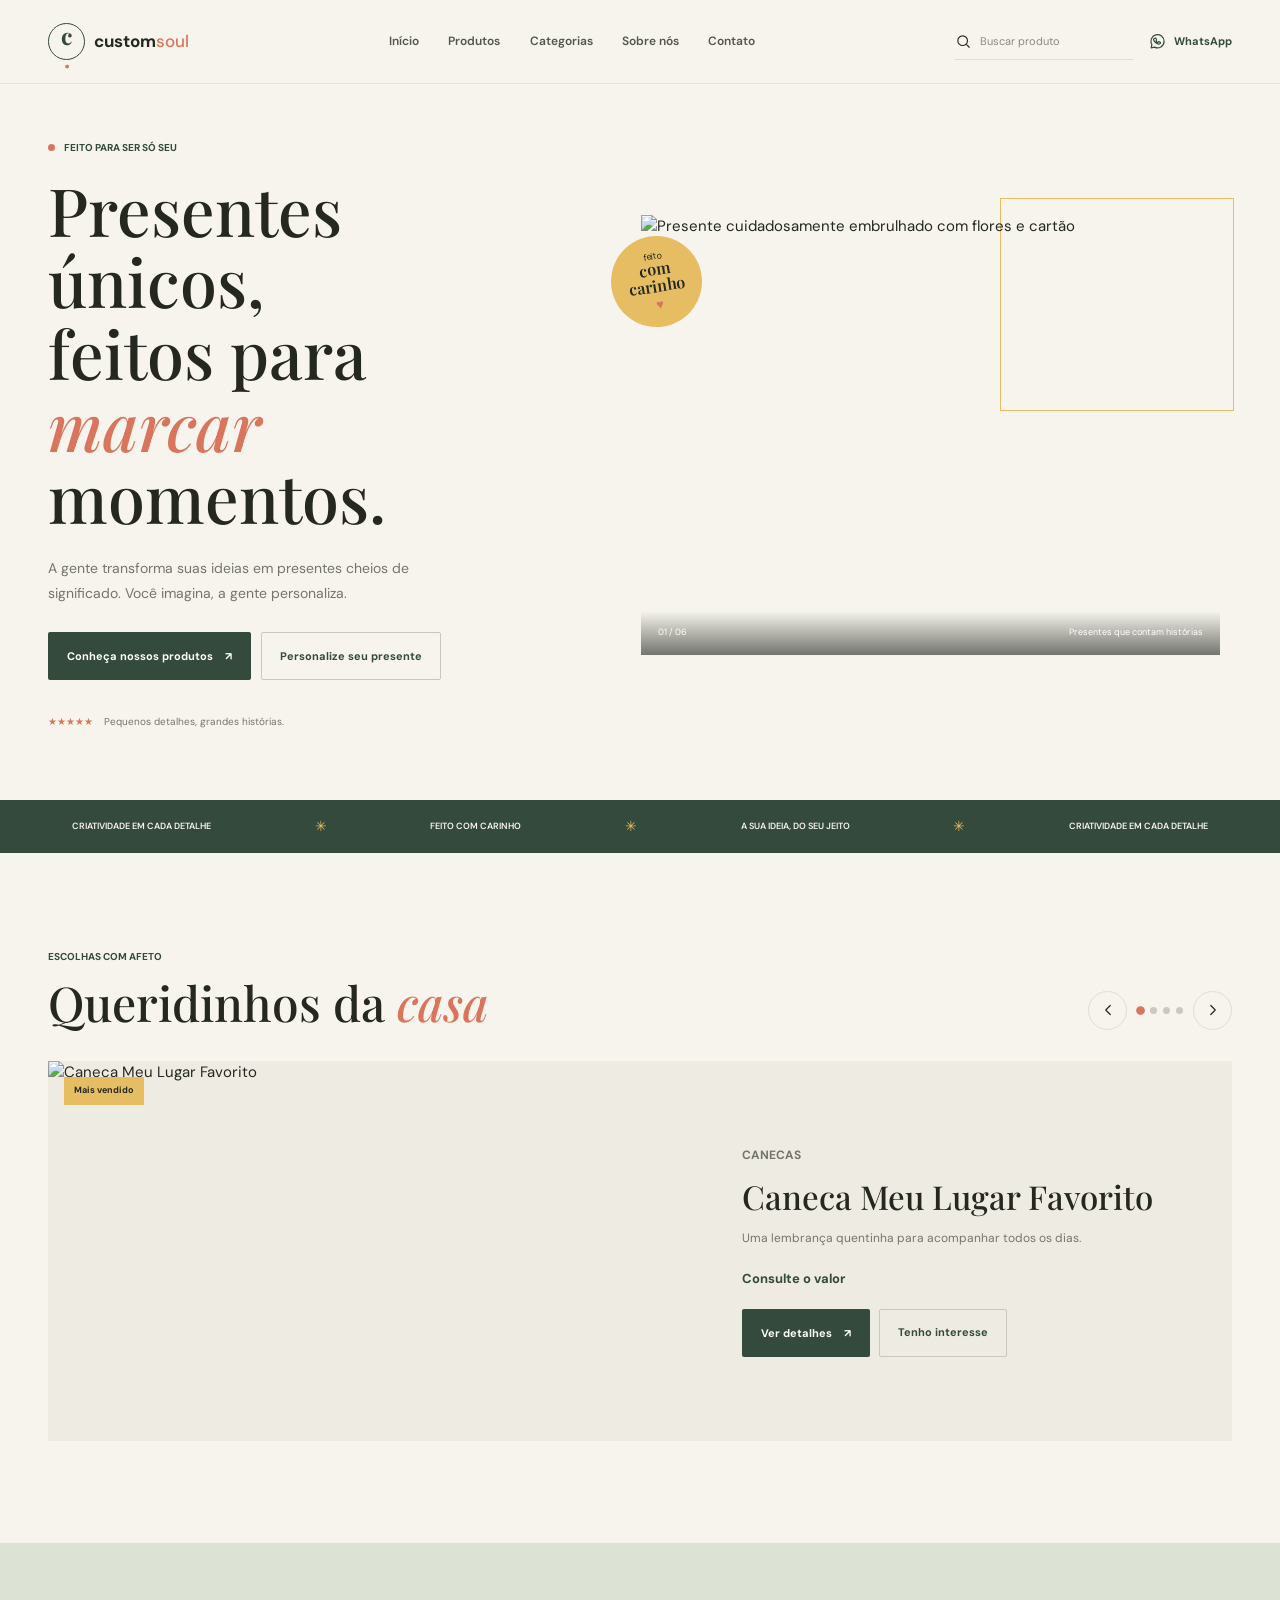
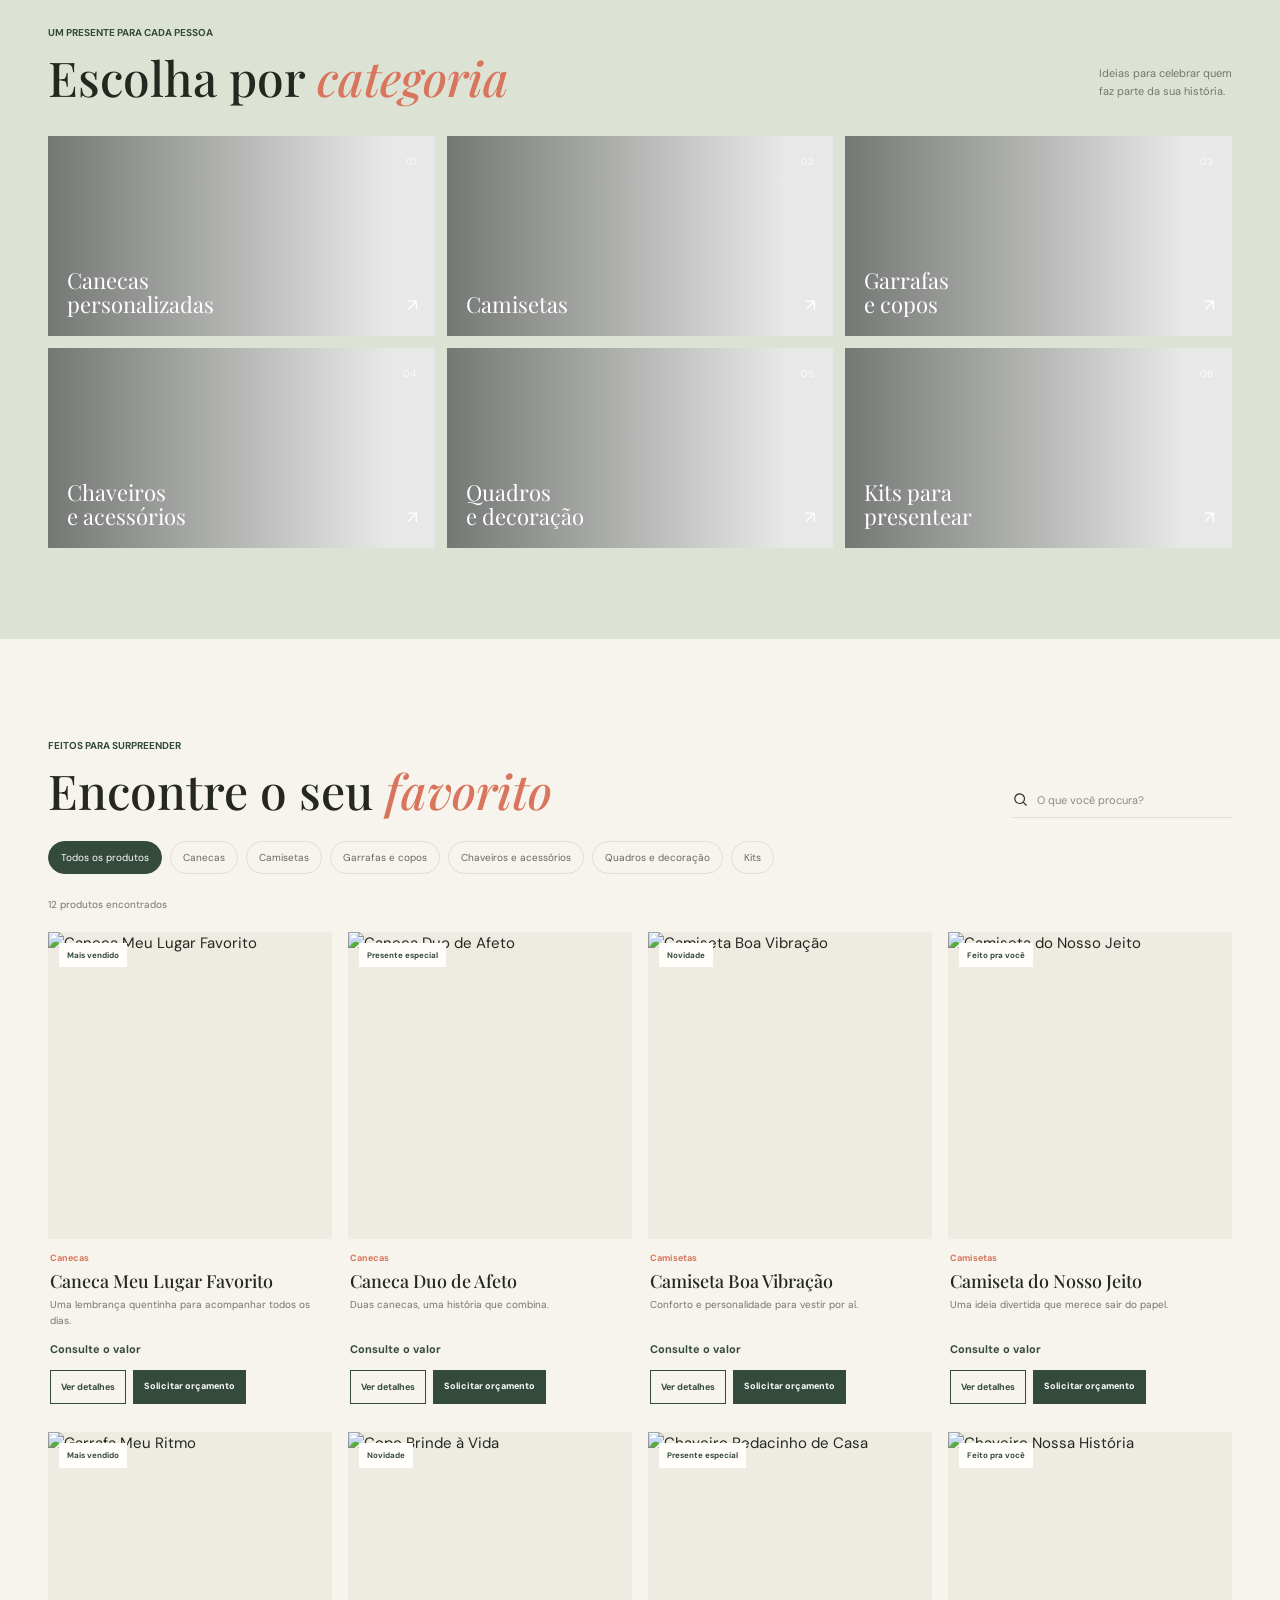
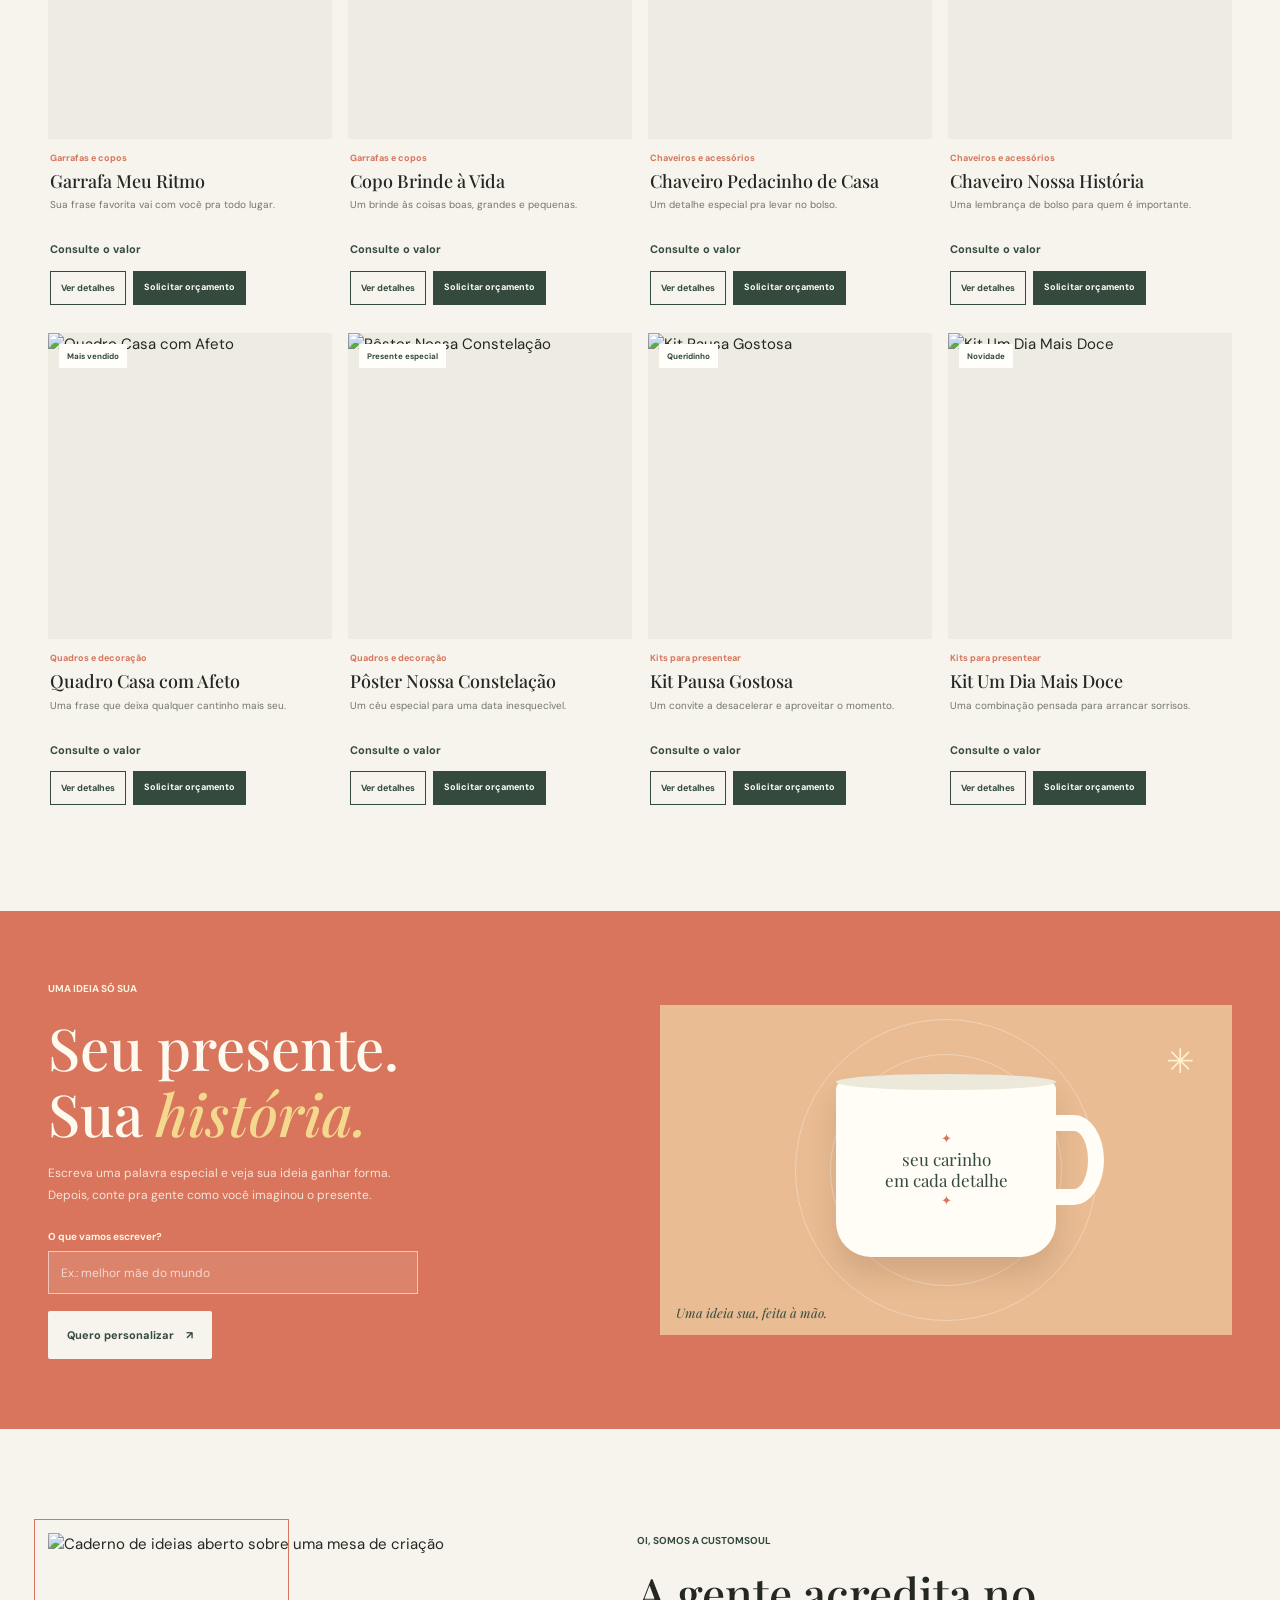
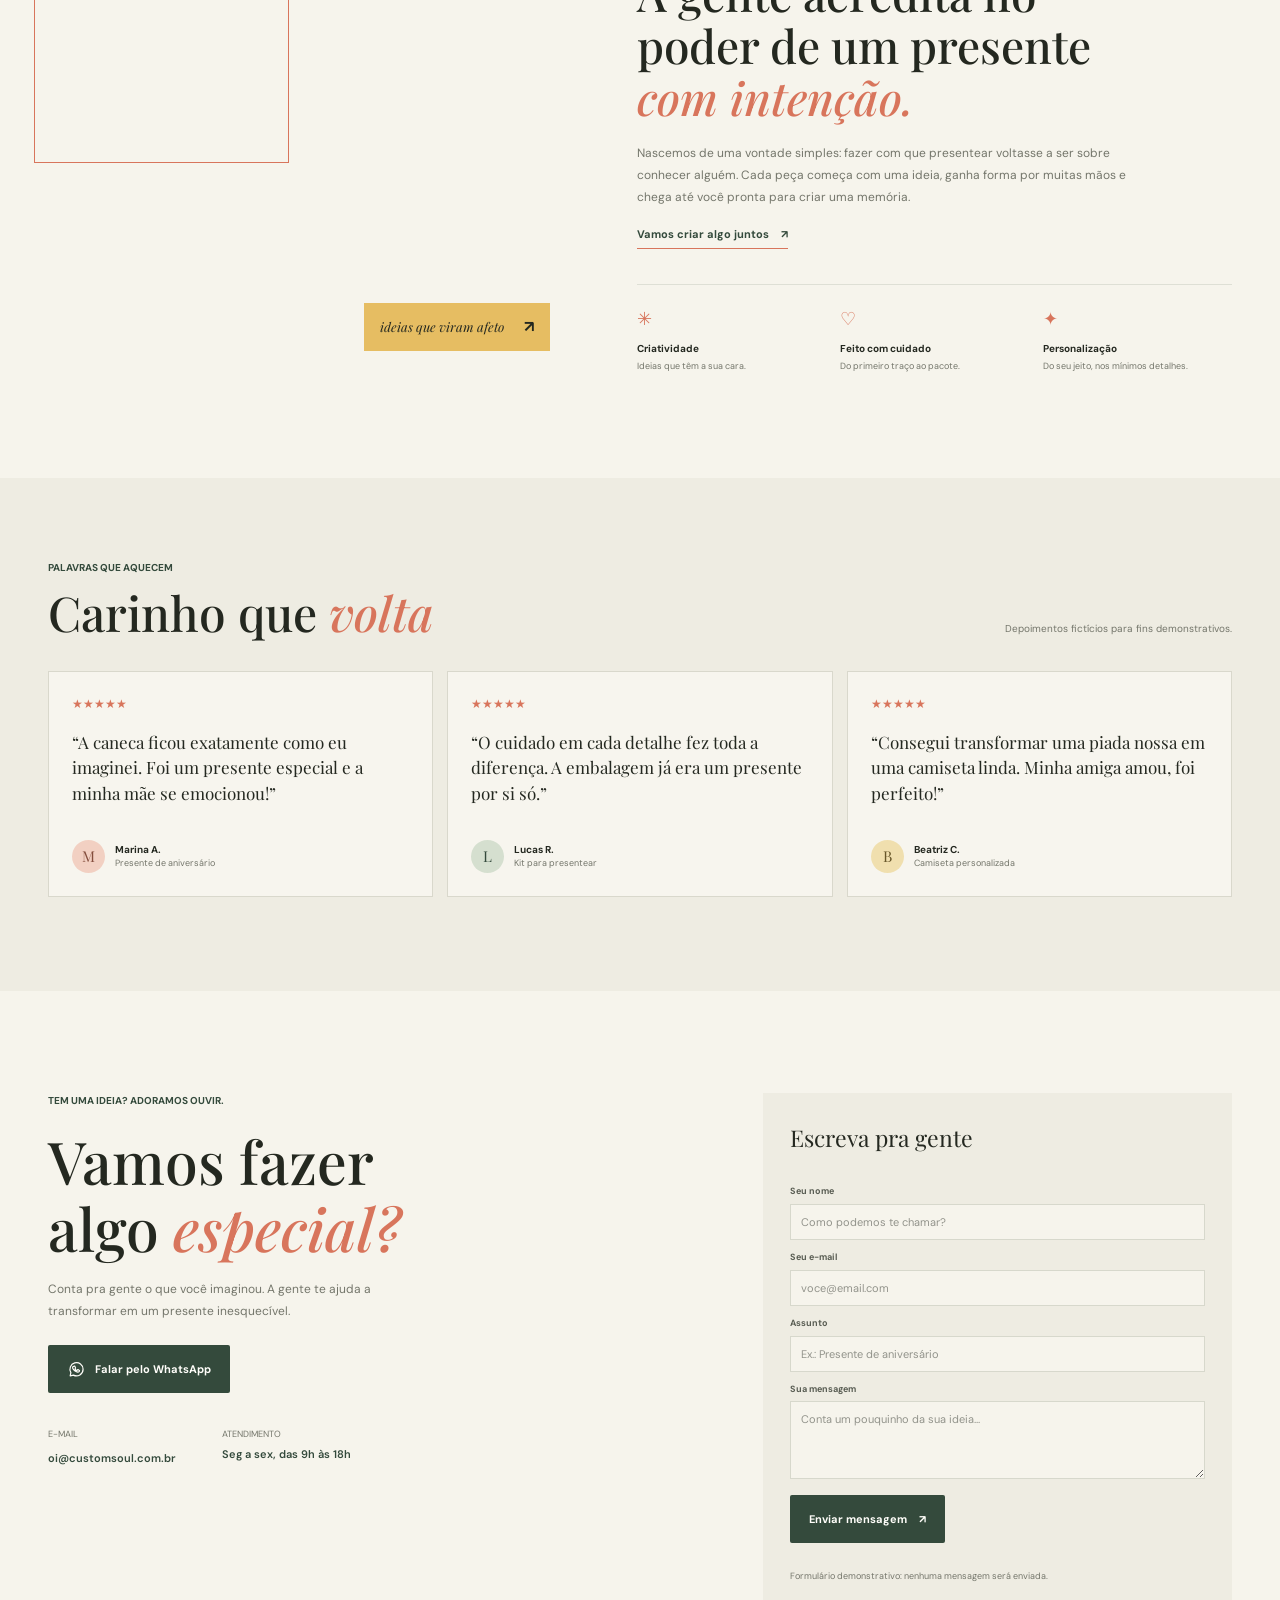
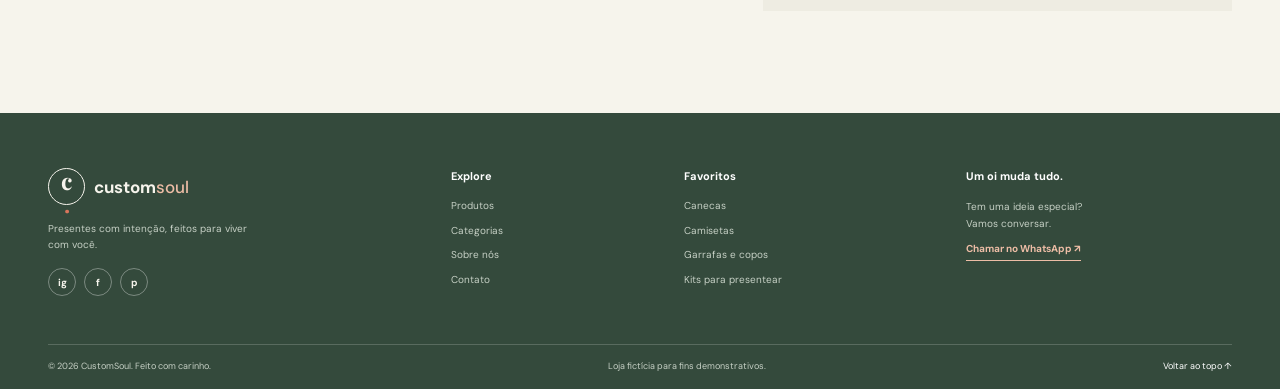
==== index.html @ 9bb8a774 "a" ====
<!doctype html>
<html lang="pt-BR">
<head>
	<meta charset="utf-8">
	<meta name="viewport" content="width=device-width, initial-scale=1">
	<meta name="theme-color" content="#f6f4ec">
	<meta name="description" content="Presentes personalizados para transformar momentos especiais em lembranças que ficam. Conheça a CustomSoul.">
	<title>CustomSoul | Presentes com a sua cara</title>
	<link rel="preconnect" href="https://fonts.googleapis.com">
	<link rel="preconnect" href="https://fonts.gstatic.com" crossorigin>
	<link href="https://fonts.googleapis.com/css2?family=DM+Sans:wght@400;500;600;700&family=Playfair+Display:wght@500;600;700&display=swap" rel="stylesheet">
	<link rel="stylesheet" href="style.css">
	<script src="js.js" defer></script>
</head>
<body>
	<header class="site-header" id="inicio">
		<a class="brand" href="#inicio" aria-label="CustomSoul, início">
			<span class="brand-mark" aria-hidden="true">c<span>.</span></span>
			<span class="brand-name">custom<span>soul</span></span>
		</a>

		<button class="menu-toggle icon-button" type="button" aria-label="Abrir menu" aria-expanded="false" aria-controls="primary-nav">
			<svg viewBox="0 0 24 24" aria-hidden="true"><path d="M4 7h16M4 12h16M4 17h16"/></svg>
		</button>

		<nav class="primary-nav" id="primary-nav" aria-label="Navegação principal">
			<a href="#inicio">Início</a>
			<a href="#produtos">Produtos</a>
			<a href="#categorias">Categorias</a>
			<a href="#sobre">Sobre nós</a>
			<a href="#contato">Contato</a>
		</nav>

		<div class="header-actions">
			<label class="search-box">
				<svg viewBox="0 0 24 24" aria-hidden="true"><circle cx="10.8" cy="10.8" r="6.8"/><path d="m16 16 4.5 4.5"/></svg>
				<input class="product-search" type="search" placeholder="Buscar produto" aria-label="Buscar produto pelo nome">
			</label>
			<a class="header-whatsapp" href="https://wa.me/5511999999999?text=Oi%21%20Quero%20conhecer%20os%20produtos%20da%20CustomSoul." target="_blank" rel="noopener noreferrer" aria-label="Fale com a CustomSoul pelo WhatsApp">
				<svg viewBox="0 0 24 24" aria-hidden="true"><path d="M20.3 11.7a8.3 8.3 0 0 1-12.2 7.4L4 20l.9-4a8.3 8.3 0 1 1 15.4-4.3Z"/><path d="M8.5 8.2c.2-.5.4-.5.7-.5h.5c.2 0 .3.1.4.4l.7 1.6c.1.2.1.4 0 .5l-.5.7c-.2.2-.2.4 0 .6.4.7 1 1.3 1.7 1.7.2.1.4.1.6-.1l.7-.8c.2-.2.3-.2.6-.1l1.5.7c.3.1.4.2.4.4 0 .3-.1 1-.6 1.4-.4.4-1 .6-1.5.6s-1.4-.2-2.4-.7a8.8 8.8 0 0 1-3.4-3 3.8 3.8 0 0 1-.8-2c0-.7.3-1.2.6-1.4Z"/></svg>
				<span>WhatsApp</span>
			</a>
		</div>
	</header>

	<main>
		<section class="hero section-shell" aria-labelledby="hero-title">
			<div class="hero-copy reveal">
				<p class="eyebrow"><span></span> Feito para ser só seu</p>
				<h1 id="hero-title">Presentes únicos,<br>feitos para <em>marcar</em><br>momentos.</h1>
				<p class="hero-description">A gente transforma suas ideias em presentes cheios de significado. Você imagina, a gente personaliza.</p>
				<div class="hero-actions">
					<a class="button button-dark" href="#produtos">Conheça nossos produtos <span aria-hidden="true">↗</span></a>
					<a class="button button-outline" href="#personalize">Personalize seu presente</a>
				</div>
				<div class="hero-note"><span class="note-stars" aria-hidden="true">★★★★★</span><span>Pequenos detalhes, grandes histórias.</span></div>
			</div>
			<div class="hero-visual reveal">
				<img src="https://images.unsplash.com/photo-1513475382585-d06e58bcb0e0?auto=format&fit=crop&w=1200&q=85" alt="Presente cuidadosamente embrulhado com flores e cartão" fetchpriority="high">
				<div class="hero-sticker"><span>feito</span><strong>com<br>carinho</strong><span class="sticker-heart" aria-hidden="true">♥</span></div>
				<div class="hero-caption"><span>01 / 06</span><span>Presentes que contam histórias</span></div>
			</div>
		</section>

		<div class="promise-strip" aria-label="Nossos diferenciais">
			<span>CRIATIVIDADE EM CADA DETALHE</span><i aria-hidden="true">✳</i><span>FEITO COM CARINHO</span><i aria-hidden="true">✳</i><span>A SUA IDEIA, DO SEU JEITO</span><i aria-hidden="true">✳</i><span>CRIATIVIDADE EM CADA DETALHE</span>
		</div>

		<section class="featured-section section-shell" id="destaques" aria-labelledby="featured-title">
			<div class="section-heading reveal">
				<div><p class="eyebrow">Escolhas com afeto</p><h2 id="featured-title">Queridinhos da <em>casa</em></h2></div>
				<div class="carousel-controls">
					<button class="icon-button carousel-prev" type="button" aria-label="Produto anterior"><svg viewBox="0 0 24 24" aria-hidden="true"><path d="m15 18-6-6 6-6"/></svg></button>
					<div class="carousel-dots" role="group" aria-label="Escolher produto em destaque"></div>
					<button class="icon-button carousel-next" type="button" aria-label="Próximo produto"><svg viewBox="0 0 24 24" aria-hidden="true"><path d="m9 18 6-6-6-6"/></svg></button>
				</div>
			</div>
			<div class="featured-stage" aria-live="polite"></div>
		</section>

		<section class="categories-section" id="categorias" aria-labelledby="categories-title">
			<div class="section-shell">
				<div class="section-heading reveal">
					<div><p class="eyebrow">Um presente para cada pessoa</p><h2 id="categories-title">Escolha por <em>categoria</em></h2></div>
					<p class="heading-note">Ideias para celebrar quem<br>faz parte da sua história.</p>
				</div>
				<div class="category-grid">
					<button class="category-tile category-mugs reveal" type="button" data-category="Canecas"><span class="category-number">01</span><span class="category-title">Canecas<br>personalizadas</span><span class="category-arrow" aria-hidden="true">↗</span></button>
					<button class="category-tile category-shirts reveal" type="button" data-category="Camisetas"><span class="category-number">02</span><span class="category-title">Camisetas</span><span class="category-arrow" aria-hidden="true">↗</span></button>
					<button class="category-tile category-bottles reveal" type="button" data-category="Garrafas e copos"><span class="category-number">03</span><span class="category-title">Garrafas<br>e copos</span><span class="category-arrow" aria-hidden="true">↗</span></button>
					<button class="category-tile category-keychains reveal" type="button" data-category="Chaveiros e acessórios"><span class="category-number">04</span><span class="category-title">Chaveiros<br>e acessórios</span><span class="category-arrow" aria-hidden="true">↗</span></button>
					<button class="category-tile category-decor reveal" type="button" data-category="Quadros e decoração"><span class="category-number">05</span><span class="category-title">Quadros<br>e decoração</span><span class="category-arrow" aria-hidden="true">↗</span></button>
					<button class="category-tile category-kits reveal" type="button" data-category="Kits para presentear"><span class="category-number">06</span><span class="category-title">Kits para<br>presentear</span><span class="category-arrow" aria-hidden="true">↗</span></button>
				</div>
			</div>
		</section>

		<section class="products-section section-shell" id="produtos" aria-labelledby="products-title">
			<div class="section-heading reveal">
				<div><p class="eyebrow">Feitos para surpreender</p><h2 id="products-title">Encontre o seu <em>favorito</em></h2></div>
				<label class="search-box product-search-inline"><svg viewBox="0 0 24 24" aria-hidden="true"><circle cx="10.8" cy="10.8" r="6.8"/><path d="m16 16 4.5 4.5"/></svg><input class="product-search" type="search" placeholder="O que você procura?" aria-label="Buscar produtos"></label>
			</div>
			<div class="filter-list" role="group" aria-label="Filtrar por categoria">
				<button class="filter-button is-active" type="button" data-filter="Todos">Todos os produtos</button>
				<button class="filter-button" type="button" data-filter="Canecas">Canecas</button>
				<button class="filter-button" type="button" data-filter="Camisetas">Camisetas</button>
				<button class="filter-button" type="button" data-filter="Garrafas e copos">Garrafas e copos</button>
				<button class="filter-button" type="button" data-filter="Chaveiros e acessórios">Chaveiros e acessórios</button>
				<button class="filter-button" type="button" data-filter="Quadros e decoração">Quadros e decoração</button>
				<button class="filter-button" type="button" data-filter="Kits para presentear">Kits</button>
			</div>
			<p class="results-count" aria-live="polite"></p>
			<div class="product-grid"></div>
			<p class="empty-state" hidden>Nenhum produto encontrado. Tente outra busca ou categoria.</p>
		</section>

		<section class="personalize-section" id="personalize" aria-labelledby="personalize-title">
			<div class="personalize-inner section-shell">
				<div class="personalize-copy reveal"><p class="eyebrow">Uma ideia só sua</p><h2 id="personalize-title">Seu presente.<br>Sua <em>história.</em></h2><p>Escreva uma palavra especial e veja sua ideia ganhar forma. Depois, conte pra gente como você imaginou o presente.</p><label class="personalize-label" for="custom-text">O que vamos escrever?</label><input id="custom-text" class="custom-input" type="text" maxlength="24" placeholder="Ex.: melhor mãe do mundo"><a class="button button-light" href="#contato">Quero personalizar <span aria-hidden="true">↗</span></a></div>
				<div class="personalize-preview reveal" aria-label="Prévia da personalização na caneca"><div class="preview-sun" aria-hidden="true">✳</div><div class="mug"><div class="mug-print"><span class="mug-sparkle" aria-hidden="true">✦</span><span class="mug-custom-text">seu carinho<br>em cada detalhe</span><span class="mug-sparkle" aria-hidden="true">✦</span></div><span class="mug-handle" aria-hidden="true"></span></div><p class="preview-caption">Uma ideia sua, feita à mão.</p></div>
			</div>
		</section>

		<section class="about-section section-shell" id="sobre" aria-labelledby="about-title">
			<div class="about-image reveal"><img src="https://images.unsplash.com/photo-1455390582262-044cdead277a?auto=format&fit=crop&w=900&q=85" alt="Caderno de ideias aberto sobre uma mesa de criação" loading="lazy"><span class="image-note">ideias que viram afeto <b>↗</b></span></div>
			<div class="about-copy reveal"><p class="eyebrow">Oi, somos a CustomSoul</p><h2 id="about-title">A gente acredita no poder de um presente <em>com intenção.</em></h2><p>Nascemos de uma vontade simples: fazer com que presentear voltasse a ser sobre conhecer alguém. Cada peça começa com uma ideia, ganha forma por muitas mãos e chega até você pronta para criar uma memória.</p><a class="text-link" href="#contato">Vamos criar algo juntos <span aria-hidden="true">↗</span></a>
				<div class="values-grid"><div><span aria-hidden="true">✳</span><strong>Criatividade</strong><small>Ideias que têm a sua cara.</small></div><div><span aria-hidden="true">♡</span><strong>Feito com cuidado</strong><small>Do primeiro traço ao pacote.</small></div><div><span aria-hidden="true">✦</span><strong>Personalização</strong><small>Do seu jeito, nos mínimos detalhes.</small></div></div>
			</div>
		</section>

		<section class="testimonials-section" aria-labelledby="testimonials-title">
			<div class="section-shell">
				<div class="section-heading reveal"><div><p class="eyebrow">Palavras que aquecem</p><h2 id="testimonials-title">Carinho que <em>volta</em></h2></div><p class="fiction-note">Depoimentos fictícios para fins demonstrativos.</p></div>
				<div class="testimonial-grid">
					<article class="testimonial-card reveal"><div class="rating" aria-label="5 de 5 estrelas">★★★★★</div><blockquote>“A caneca ficou exatamente como eu imaginei. Foi um presente especial e a minha mãe se emocionou!”</blockquote><div class="reviewer"><span class="reviewer-avatar avatar-coral">M</span><div><strong>Marina A.</strong><small>Presente de aniversário</small></div></div></article>
					<article class="testimonial-card reveal"><div class="rating" aria-label="5 de 5 estrelas">★★★★★</div><blockquote>“O cuidado em cada detalhe fez toda a diferença. A embalagem já era um presente por si só.”</blockquote><div class="reviewer"><span class="reviewer-avatar avatar-green">L</span><div><strong>Lucas R.</strong><small>Kit para presentear</small></div></div></article>
					<article class="testimonial-card reveal"><div class="rating" aria-label="5 de 5 estrelas">★★★★★</div><blockquote>“Consegui transformar uma piada nossa em uma camiseta linda. Minha amiga amou, foi perfeito!”</blockquote><div class="reviewer"><span class="reviewer-avatar avatar-yellow">B</span><div><strong>Beatriz C.</strong><small>Camiseta personalizada</small></div></div></article>
				</div>
			</div>
		</section>

		<section class="contact-section section-shell" id="contato" aria-labelledby="contact-title">
			<div class="contact-copy reveal"><p class="eyebrow">Tem uma ideia? Adoramos ouvir.</p><h2 id="contact-title">Vamos fazer<br>algo <em>especial?</em></h2><p>Conta pra gente o que você imaginou. A gente te ajuda a transformar em um presente inesquecível.</p><a class="button button-dark contact-whatsapp" href="https://wa.me/5511999999999?text=Oi%21%20Quero%20conversar%20sobre%20um%20presente%20personalizado." target="_blank" rel="noopener noreferrer"><svg viewBox="0 0 24 24" aria-hidden="true"><path d="M20.3 11.7a8.3 8.3 0 0 1-12.2 7.4L4 20l.9-4a8.3 8.3 0 1 1 15.4-4.3Z"/><path d="M8.5 8.2c.2-.5.4-.5.7-.5h.5c.2 0 .3.1.4.4l.7 1.6c.1.2.1.4 0 .5l-.5.7c-.2.2-.2.4 0 .6.4.7 1 1.3 1.7 1.7.2.1.4.1.6-.1l.7-.8c.2-.2.3-.2.6-.1l1.5.7c.3.1.4.2.4.4 0 .3-.1 1-.6 1.4-.4.4-1 .6-1.5.6s-1.4-.2-2.4-.7a8.8 8.8 0 0 1-3.4-3 3.8 3.8 0 0 1-.8-2c0-.7.3-1.2.6-1.4Z"/></svg> Falar pelo WhatsApp</a><div class="contact-details"><div><span>E-mail</span><a href="mailto:oi@customsoul.com.br">oi@customsoul.com.br</a></div><div><span>Atendimento</span><p>Seg a sex, das 9h às 18h</p></div></div></div>
			<form class="contact-form reveal" novalidate>
				<p class="form-title">Escreva pra gente</p>
				<label for="contact-name">Seu nome</label><input id="contact-name" name="name" type="text" autocomplete="name" required placeholder="Como podemos te chamar?">
				<label for="contact-email">Seu e-mail</label><input id="contact-email" name="email" type="email" autocomplete="email" required placeholder="voce@email.com">
				<label for="contact-subject">Assunto</label><input id="contact-subject" name="subject" type="text" required placeholder="Ex.: Presente de aniversário">
				<label for="contact-message">Sua mensagem</label><textarea id="contact-message" name="message" rows="4" required placeholder="Conta um pouquinho da sua ideia..."></textarea>
				<button class="button button-dark form-submit" type="submit">Enviar mensagem <span aria-hidden="true">↗</span></button>
				<p class="form-feedback" role="status" aria-live="polite"></p>
				<small class="form-disclaimer">Formulário demonstrativo: nenhuma mensagem será enviada.</small>
			</form>
		</section>
	</main>

	<footer class="site-footer">
		<div class="footer-main section-shell">
			<div class="footer-brand"><a class="brand brand-inverted" href="#inicio"><span class="brand-mark" aria-hidden="true">c<span>.</span></span><span class="brand-name">custom<span>soul</span></span></a><p>Presentes com intenção, feitos para viver com você.</p><div class="social-links"><a href="https://www.instagram.com/" target="_blank" rel="noopener noreferrer" aria-label="Instagram">ig</a><a href="https://www.facebook.com/" target="_blank" rel="noopener noreferrer" aria-label="Facebook">f</a><a href="https://www.pinterest.com/" target="_blank" rel="noopener noreferrer" aria-label="Pinterest">p</a></div></div>
			<div class="footer-links"><strong>Explore</strong><a href="#produtos">Produtos</a><a href="#categorias">Categorias</a><a href="#sobre">Sobre nós</a><a href="#contato">Contato</a></div>
			<div class="footer-links"><strong>Favoritos</strong><a href="#produtos" data-footer-filter="Canecas">Canecas</a><a href="#produtos" data-footer-filter="Camisetas">Camisetas</a><a href="#produtos" data-footer-filter="Garrafas e copos">Garrafas e copos</a><a href="#produtos" data-footer-filter="Kits para presentear">Kits para presentear</a></div>
			<div class="footer-contact"><strong>Um oi muda tudo.</strong><p>Tem uma ideia especial?<br>Vamos conversar.</p><a href="https://wa.me/5511999999999?text=Oi%21%20Quero%20conversar%20com%20a%20CustomSoul." target="_blank" rel="noopener noreferrer">Chamar no WhatsApp ↗</a></div>
		</div>
		<div class="footer-bottom section-shell"><span>© 2026 CustomSoul. Feito com carinho.</span><span>Loja fictícia para fins demonstrativos.</span><a class="back-to-top" href="#inicio">Voltar ao topo ↑</a></div>
	</footer>

	<dialog class="product-modal" aria-labelledby="modal-title"><button class="modal-close icon-button" type="button" aria-label="Fechar detalhes"><svg viewBox="0 0 24 24" aria-hidden="true"><path d="m18 6-12 12M6 6l12 12"/></svg></button><div class="modal-content"></div></dialog>
	<div class="toast" role="status" aria-live="polite"></div>
</body>
</html>
---- style.css ----
:root {
	color-scheme: light;
	--paper: #f6f4ec;
	--paper-deep: #eeece2;
	--ink: #242820;
	--muted: #74766b;
	--line: #dedfd5;
	--green: #344a3c;
	--green-light: #dce3d5;
	--coral: #d8755c;
	--yellow: #e6bd62;
	--white: #fffefa;
	--serif: "Playfair Display", Georgia, serif;
	--sans: "DM Sans", sans-serif;
}

* { box-sizing: border-box; }
html { scroll-behavior: smooth; scroll-padding-top: 96px; }
body { margin: 0; background: var(--paper); color: var(--ink); font-family: var(--sans); font-size: 15px; line-height: 1.55; }
body, button, input, textarea { font-family: var(--sans); }
button, a { -webkit-tap-highlight-color: transparent; }
a { color: inherit; text-decoration: none; }
button { color: inherit; }
img { display: block; width: 100%; }
::selection { background: var(--yellow); color: var(--ink); }
.section-shell { width: min(1200px, calc(100% - 96px)); margin-inline: auto; }
.site-header { position: sticky; z-index: 20; top: 0; display: flex; align-items: center; justify-content: space-between; gap: 28px; min-height: 84px; padding: 0 max(48px, calc((100vw - 1200px) / 2)); background: rgba(246, 244, 236, .96); border-bottom: 1px solid rgba(36, 40, 32, .08); backdrop-filter: blur(12px); }
.brand { display: inline-flex; align-items: center; gap: 9px; flex-shrink: 0; }
.brand-mark { display: grid; place-items: center; width: 37px; height: 37px; border: 1.5px solid var(--green); border-radius: 50%; color: var(--green); font-family: var(--serif); font-size: 23px; font-weight: 700; line-height: 1; }
.brand-mark span { color: var(--coral); }
.brand-name { font-size: 17px; font-weight: 700; letter-spacing: 0; }
.brand-name span { color: var(--coral); font-weight: 500; }
.primary-nav { display: flex; align-items: center; gap: clamp(16px, 2.3vw, 32px); }
.primary-nav a { color: #53564d; font-size: 12px; font-weight: 600; transition: color .2s ease; }
.primary-nav a:hover, .primary-nav a:focus-visible { color: var(--coral); }
.header-actions { display: flex; align-items: center; gap: 15px; }
.search-box { display: flex; align-items: center; gap: 8px; min-width: 178px; padding: 9px 0; border-bottom: 1px solid var(--line); }
.search-box svg { width: 17px; height: 17px; flex: 0 0 auto; fill: none; stroke: currentColor; stroke-width: 1.6; }
.search-box input { width: 100%; min-width: 0; padding: 0; border: 0; outline: 0; background: transparent; color: var(--ink); font-size: 11px; }
.search-box input::placeholder { color: #8a8b82; }
.header-whatsapp { display: inline-flex; align-items: center; gap: 7px; color: var(--green); font-size: 11px; font-weight: 700; white-space: nowrap; }
.header-whatsapp svg, .contact-whatsapp svg { width: 19px; height: 19px; fill: none; stroke: currentColor; stroke-width: 1.5; stroke-linecap: round; stroke-linejoin: round; }
.icon-button { display: inline-grid; place-items: center; width: 39px; height: 39px; flex: 0 0 auto; border: 1px solid var(--line); border-radius: 50%; background: transparent; cursor: pointer; transition: background .2s ease, border-color .2s ease, color .2s ease; }
.icon-button:hover { border-color: var(--green); background: var(--green); color: var(--white); }
.icon-button svg { width: 18px; height: 18px; fill: none; stroke: currentColor; stroke-width: 1.6; stroke-linecap: round; stroke-linejoin: round; }
.menu-toggle { display: none; }

.hero { display: grid; grid-template-columns: .92fr 1.08fr; align-items: center; gap: clamp(40px, 7vw, 96px); min-height: 590px; padding-block: 56px 70px; }
.eyebrow { display: flex; align-items: center; gap: 9px; margin: 0 0 18px; color: var(--green); font-size: 10px; font-weight: 700; letter-spacing: 0; text-transform: uppercase; }
.eyebrow > span { width: 7px; height: 7px; border-radius: 50%; background: var(--coral); }
h1, h2, p { margin-top: 0; }
h1, h2 { font-family: var(--serif); font-weight: 500; letter-spacing: 0; }
.hero h1 { margin: 0; font-size: clamp(48px, 5.2vw, 69px); line-height: 1.08; }
h1 em, h2 em { color: var(--coral); font-weight: 500; }
.hero-description { max-width: 390px; margin: 23px 0 26px; color: var(--muted); font-size: 14px; line-height: 1.8; }
.hero-actions { display: flex; flex-wrap: wrap; align-items: center; gap: 10px; }
.button { display: inline-flex; justify-content: center; align-items: center; gap: 12px; min-height: 48px; padding: 0 18px; border: 1px solid transparent; border-radius: 2px; font-size: 11px; font-weight: 700; cursor: pointer; transition: transform .2s ease, background .2s ease, color .2s ease; }
.button:hover { transform: translateY(-2px); }
.button-dark { background: var(--green); color: var(--white); }
.button-dark:hover { background: #26372c; }
.button-outline { border-color: #c7c9bd; color: var(--green); }
.button-outline:hover { background: var(--green-light); }
.hero-note { display: flex; align-items: center; gap: 11px; margin-top: 34px; color: var(--muted); font-size: 10px; }
.note-stars { color: var(--coral); letter-spacing: 0; }
.hero-visual { position: relative; min-height: 440px; margin-right: 12px; }
.hero-visual::before { position: absolute; top: -17px; right: -14px; width: 40%; height: 48%; border: 1px solid var(--yellow); content: ""; }
.hero-visual > img { position: relative; z-index: 1; width: 100%; height: 440px; object-fit: cover; object-position: center 55%; }
.hero-sticker { position: absolute; z-index: 2; top: 21px; left: -30px; display: flex; flex-direction: column; align-items: center; justify-content: center; width: 91px; height: 91px; transform: rotate(-9deg); border-radius: 50%; background: var(--yellow); color: var(--ink); font-size: 9px; line-height: 1.05; }
.hero-sticker strong { font-family: var(--serif); font-size: 16px; font-weight: 600; text-align: center; }
.sticker-heart { margin-top: 3px; color: var(--coral); font-size: 13px; }
.hero-caption { position: absolute; z-index: 2; right: 0; bottom: 0; left: 0; display: flex; justify-content: space-between; padding: 15px 17px; background: linear-gradient(transparent, rgba(20, 24, 19, .58)); color: white; font-size: 9px; }
.promise-strip { display: flex; align-items: center; justify-content: space-around; gap: 20px; overflow: hidden; padding: 16px 30px; background: var(--green); color: #f6f4ec; white-space: nowrap; }
.promise-strip span { font-size: 9px; font-weight: 600; letter-spacing: 0; }
.promise-strip i { color: var(--yellow); font-size: 14px; font-style: normal; }

.featured-section { padding-block: 96px 102px; }
.section-heading { display: flex; align-items: end; justify-content: space-between; gap: 24px; margin-bottom: 31px; }
.section-heading .eyebrow { margin-bottom: 10px; }
.section-heading h2, .about-copy h2, .personalize-copy h2, .contact-copy h2 { margin: 0; font-size: clamp(34px, 4vw, 48px); line-height: 1.14; }
.carousel-controls { display: flex; align-items: center; gap: 10px; }
.carousel-dots { display: flex; align-items: center; gap: 6px; }
.carousel-dot { width: 7px; height: 7px; padding: 0; border: 0; border-radius: 50%; background: #c8cabf; cursor: pointer; transition: background .2s ease, transform .2s ease; }
.carousel-dot.is-active { transform: scale(1.25); background: var(--coral); }
.featured-card { display: grid; grid-template-columns: 1fr .88fr; min-height: 380px; background: var(--paper-deep); }
.featured-image { position: relative; min-height: 380px; overflow: hidden; }
.featured-image img { position: absolute; inset: 0; width: 100%; height: 100%; object-fit: cover; transition: transform .5s ease; }
.featured-card:hover .featured-image img { transform: scale(1.035); }
.featured-badge { position: absolute; top: 16px; left: 16px; padding: 7px 10px; background: var(--yellow); color: var(--ink); font-size: 9px; font-weight: 700; }
.featured-info { display: flex; flex-direction: column; align-items: flex-start; justify-content: center; padding: clamp(28px, 5vw, 68px); }
.featured-info .eyebrow { margin-bottom: 12px; }
.featured-info h3 { margin: 0 0 12px; font-family: var(--serif); font-size: 33px; font-weight: 500; line-height: 1.15; }
.featured-info p { max-width: 350px; margin: 0 0 19px; color: var(--muted); font-size: 12px; line-height: 1.8; }
.featured-price { margin-bottom: 20px; color: var(--green); font-size: 13px; font-weight: 700; }
.featured-actions { display: flex; flex-wrap: wrap; gap: 9px; }

.categories-section { padding-block: 82px 91px; background: var(--green-light); }
.heading-note { margin: 0 0 4px; color: var(--muted); font-size: 11px; line-height: 1.7; }
.category-grid { display: grid; grid-template-columns: repeat(3, 1fr); gap: 12px; }
.category-tile { position: relative; display: flex; min-height: 200px; flex-direction: column; align-items: flex-start; justify-content: space-between; overflow: hidden; padding: 19px; border: 0; color: var(--ink); text-align: left; cursor: pointer; transition: transform .25s ease; }
.category-tile::after { position: absolute; inset: 0; background: linear-gradient(90deg, rgba(23, 29, 22, .57), rgba(23, 29, 22, .03) 88%); content: ""; transition: opacity .2s ease; }
.category-tile:hover { transform: translateY(-4px); }
.category-tile:hover::after { opacity: .78; }
.category-tile > * { position: relative; z-index: 1; }
.category-tile::before { position: absolute; inset: 0; background-position: center; background-size: cover; content: ""; transition: transform .45s ease; }
.category-tile:hover::before { transform: scale(1.05); }
.category-mugs::before { background-image: url("https://images.unsplash.com/photo-1514228742587-6b1558fcca3d?auto=format&fit=crop&w=700&q=80"); }
.category-shirts::before { background-image: url("https://images.unsplash.com/photo-1529139574466-a303027c1d8b?auto=format&fit=crop&w=700&q=80"); }
.category-bottles::before { background-image: url("https://images.unsplash.com/photo-1602143407151-7111542de6e8?auto=format&fit=crop&w=700&q=80"); }
.category-keychains::before { background-image: url("https://images.unsplash.com/photo-1523275335684-37898b6baf30?auto=format&fit=crop&w=700&q=80"); }
.category-decor::before { background-image: url("https://images.unsplash.com/photo-1513519245088-0e12902e5a38?auto=format&fit=crop&w=700&q=80"); }
.category-kits::before { background-image: url("https://images.unsplash.com/photo-1513475382585-d06e58bcb0e0?auto=format&fit=crop&w=700&q=80"); }
.category-number { align-self: flex-end; color: rgba(255,255,255,.8); font-size: 10px; }
.category-title { color: white; font-family: var(--serif); font-size: 22px; line-height: 1.12; }
.category-arrow { position: absolute; right: 17px; bottom: 20px; color: white; font-size: 17px; }

.products-section { padding-block: 99px 106px; }
.products-section .section-heading { margin-bottom: 22px; }
.product-search-inline { width: 220px; min-width: 220px; }
.filter-list { display: flex; gap: 8px; overflow-x: auto; padding: 1px 0 12px; scrollbar-width: thin; }
.filter-button { flex: 0 0 auto; min-height: 33px; padding: 0 12px; border: 1px solid var(--line); border-radius: 18px; background: transparent; color: #66695f; font-size: 10px; cursor: pointer; transition: background .2s ease, border-color .2s ease, color .2s ease; }
.filter-button:hover, .filter-button.is-active { border-color: var(--green); background: var(--green); color: white; }
.results-count { min-height: 18px; margin: 11px 0 17px; color: var(--muted); font-size: 10px; }
.product-grid { display: grid; grid-template-columns: repeat(4, minmax(0, 1fr)); gap: 28px 16px; }
.product-card { min-width: 0; animation: rise-in .4s both; }
.product-image { position: relative; overflow: hidden; aspect-ratio: 1 / 1.08; background: var(--paper-deep); }
.product-image img { width: 100%; height: 100%; object-fit: cover; transition: transform .45s ease; }
.product-card:hover .product-image img { transform: scale(1.045); }
.product-tag { position: absolute; top: 11px; left: 11px; padding: 6px 8px; background: var(--white); color: var(--green); font-size: 8px; font-weight: 700; }
.product-card-content { padding: 13px 2px 0; }
.product-category { margin-bottom: 4px; color: var(--coral); font-size: 9px; font-weight: 700; }
.product-card h3 { margin: 0 0 5px; font-family: var(--serif); font-size: 18px; font-weight: 500; line-height: 1.25; }
.product-description { min-height: 34px; margin: 0 0 10px; color: var(--muted); font-size: 10px; line-height: 1.6; }
.product-price { display: block; margin-bottom: 12px; color: var(--green); font-size: 11px; font-weight: 700; }
.product-card-actions { display: flex; gap: 7px; }
.small-button { display: inline-flex; min-height: 34px; align-items: center; justify-content: center; padding: 0 10px; border: 1px solid var(--green); background: transparent; color: var(--green); font-size: 9px; font-weight: 700; cursor: pointer; transition: background .2s ease, color .2s ease; }
.small-button:hover { background: var(--green); color: white; }
.small-button.solid { background: var(--green); color: white; }
.small-button.solid:hover { background: #26372c; }
.empty-state { padding: 32px 0; color: var(--muted); text-align: center; }

.personalize-section { overflow: hidden; background: var(--coral); color: #fffaf0; }
.personalize-inner { display: grid; grid-template-columns: 1fr 1fr; align-items: center; min-height: 490px; gap: 40px; padding-block: 70px; }
.personalize-copy .eyebrow { color: #fff4df; }
.personalize-copy h2 { font-size: clamp(42px, 5vw, 58px); }
.personalize-copy h2 em { color: #f3d88e; }
.personalize-copy > p:not(.eyebrow) { max-width: 370px; margin: 17px 0 22px; color: rgba(255,250,240,.83); font-size: 12px; line-height: 1.8; }
.personalize-label { display: block; margin-bottom: 7px; color: #fff5e6; font-size: 10px; font-weight: 700; }
.custom-input { display: block; width: min(100%, 370px); min-height: 43px; margin-bottom: 17px; padding: 0 12px; border: 1px solid rgba(255,255,255,.55); border-radius: 0; outline: 0; background: rgba(255,255,255,.1); color: white; font-size: 12px; }
.custom-input::placeholder { color: rgba(255,255,255,.7); }
.custom-input:focus { border-color: white; }
.button-light { background: var(--paper); color: var(--green); }
.button-light:hover { background: white; }
.personalize-preview { position: relative; display: grid; min-height: 330px; place-items: center; overflow: hidden; background: #e9bc93; }
.personalize-preview::before, .personalize-preview::after { position: absolute; width: 230px; height: 230px; border: 1px solid rgba(255,255,255,.32); border-radius: 50%; content: ""; }
.personalize-preview::after { width: 300px; height: 300px; }
.preview-sun { position: absolute; top: 31px; right: 38px; color: #fff1cf; font-size: 34px; }
.mug { position: relative; z-index: 1; display: grid; width: 220px; height: 175px; place-items: center; border-radius: 7px 7px 35px 35px; background: #fffdf5; box-shadow: 0 17px 28px rgba(72, 47, 30, .15); }
.mug::before { position: absolute; top: -8px; right: 0; left: 0; height: 16px; border-radius: 50%; background: #ece8da; content: ""; }
.mug-handle { position: absolute; top: 33px; right: -48px; width: 60px; height: 90px; border: 16px solid #fffdf5; border-left: 0; border-radius: 0 50% 50% 0; }
.mug-print { display: flex; flex-direction: column; align-items: center; color: var(--green); text-align: center; }
.mug-custom-text { max-width: 155px; overflow-wrap: anywhere; font-family: var(--serif); font-size: 17px; line-height: 1.25; }
.mug-sparkle { color: var(--coral); font-size: 13px; }
.preview-caption { position: absolute; z-index: 1; bottom: 12px; left: 16px; margin: 0; color: var(--green); font-family: var(--serif); font-size: 13px; font-style: italic; }

.about-section { display: grid; grid-template-columns: .9fr 1.1fr; align-items: center; gap: clamp(48px, 8vw, 108px); padding-block: 104px; }
.about-image { position: relative; min-height: 440px; }
.about-image::before { position: absolute; top: -14px; left: -14px; width: 52%; height: 55%; border: 1px solid var(--coral); content: ""; }
.about-image img { position: relative; width: 100%; height: 440px; object-fit: cover; }
.image-note { position: absolute; right: -15px; bottom: 22px; display: flex; gap: 20px; align-items: center; padding: 12px 16px; background: var(--yellow); font-family: var(--serif); font-size: 13px; font-style: italic; }
.image-note b { font-family: var(--sans); font-size: 16px; font-style: normal; }
.about-copy h2 { max-width: 520px; font-size: clamp(34px, 4vw, 46px); }
.about-copy > p:not(.eyebrow) { max-width: 490px; margin: 18px 0 14px; color: var(--muted); font-size: 12px; line-height: 1.85; }
.text-link { display: inline-flex; align-items: center; gap: 12px; padding-bottom: 4px; border-bottom: 1px solid var(--coral); color: var(--green); font-size: 11px; font-weight: 700; }
.values-grid { display: grid; grid-template-columns: repeat(3, 1fr); gap: 14px; margin-top: 35px; padding-top: 21px; border-top: 1px solid var(--line); }
.values-grid div { display: flex; flex-direction: column; align-items: flex-start; }
.values-grid div > span { margin-bottom: 8px; color: var(--coral); font-size: 18px; }
.values-grid strong { font-size: 10px; }
.values-grid small { margin-top: 3px; color: var(--muted); font-size: 9px; }

.testimonials-section { padding-block: 82px 94px; background: #eeece2; }
.fiction-note { margin: 0 0 4px; color: var(--muted); font-size: 10px; }
.testimonial-grid { display: grid; grid-template-columns: repeat(3, 1fr); gap: 14px; }
.testimonial-card { display: flex; min-height: 226px; flex-direction: column; padding: 23px; border: 1px solid #d9d8cc; background: rgba(255,254,250,.52); }
.rating { color: var(--coral); font-size: 12px; letter-spacing: 0; }
.testimonial-card blockquote { flex: 1; margin: 16px 0 20px; font-family: var(--serif); font-size: 17px; line-height: 1.5; }
.reviewer { display: flex; align-items: center; gap: 10px; }
.reviewer-avatar { display: grid; width: 33px; height: 33px; place-items: center; border-radius: 50%; font-family: var(--serif); font-size: 15px; }
.avatar-coral { background: #f2d0c2; color: #844d3c; }
.avatar-green { background: #d5dfcf; color: var(--green); }
.avatar-yellow { background: #f0dfae; color: #675629; }
.reviewer div { display: flex; flex-direction: column; }
.reviewer strong { font-size: 10px; }
.reviewer small { color: var(--muted); font-size: 9px; }

.contact-section { display: grid; grid-template-columns: 1fr .8fr; gap: clamp(50px, 10vw, 140px); padding-block: 102px; }
.contact-copy h2 { font-size: clamp(43px, 5vw, 59px); }
.contact-copy > p:not(.eyebrow) { max-width: 390px; margin: 18px 0 23px; color: var(--muted); font-size: 12px; line-height: 1.8; }
.contact-whatsapp { gap: 9px; }
.contact-details { display: flex; gap: 46px; margin-top: 35px; }
.contact-details div > span { display: block; margin-bottom: 4px; color: var(--muted); font-size: 9px; text-transform: uppercase; }
.contact-details a, .contact-details p { margin: 0; color: var(--green); font-size: 11px; font-weight: 600; }
.contact-form { display: flex; flex-direction: column; padding: 27px; background: var(--paper-deep); }
.form-title { margin: 0 0 18px; font-family: var(--serif); font-size: 23px; }
.contact-form label { margin: 11px 0 5px; color: #595d53; font-size: 9px; font-weight: 700; }
.contact-form input, .contact-form textarea { width: 100%; padding: 10px; border: 1px solid #d7d8cc; border-radius: 0; outline: 0; background: var(--paper); color: var(--ink); font-size: 11px; resize: vertical; }
.contact-form input:focus, .contact-form textarea:focus { border-color: var(--green); }
.contact-form input::placeholder, .contact-form textarea::placeholder { color: #92938b; }
.form-submit { align-self: flex-start; margin-top: 16px; }
.form-feedback { min-height: 17px; margin: 10px 0 0; color: var(--green); font-size: 10px; }
.form-feedback.is-error { color: #a84735; }
.form-disclaimer { color: var(--muted); font-size: 9px; }

.site-footer { background: var(--green); color: #f6f4ec; }
.footer-main { display: grid; grid-template-columns: 1.5fr .8fr 1fr 1.1fr; gap: 40px; padding-block: 55px 48px; }
.brand-inverted .brand-mark { border-color: #f6f4ec; color: #f6f4ec; }
.brand-inverted .brand-name span { color: #edbda6; }
.footer-brand > p { max-width: 220px; margin: 16px 0; color: #c6d0c5; font-size: 10px; }
.social-links { display: flex; gap: 8px; }
.social-links a { display: grid; width: 28px; height: 28px; place-items: center; border: 1px solid rgba(255,255,255,.35); border-radius: 50%; font-size: 10px; font-weight: 700; transition: background .2s ease; }
.social-links a:hover { background: rgba(255,255,255,.15); }
.footer-links, .footer-contact { display: flex; flex-direction: column; align-items: flex-start; gap: 9px; font-size: 10px; }
.footer-links strong, .footer-contact strong { margin-bottom: 4px; color: #fff; font-size: 11px; }
.footer-links a { color: #c6d0c5; }
.footer-links a:hover { color: white; }
.footer-contact p { margin: 0; color: #c6d0c5; line-height: 1.7; }
.footer-contact > a { padding-bottom: 3px; border-bottom: 1px solid #edbda6; color: #edbda6; font-weight: 700; }
.footer-bottom { display: flex; justify-content: space-between; gap: 15px; padding-block: 15px; border-top: 1px solid rgba(255,255,255,.18); color: #c6d0c5; font-size: 9px; }
.back-to-top { color: white; }

.product-modal { position: fixed; width: min(720px, calc(100% - 32px)); max-height: min(88vh, 740px); padding: 0; overflow: auto; border: 0; background: var(--paper); color: var(--ink); box-shadow: 0 22px 80px rgba(0,0,0,.26); }
.product-modal::backdrop { background: rgba(28, 33, 28, .65); backdrop-filter: blur(3px); }
.modal-close { position: absolute; z-index: 2; top: 12px; right: 12px; background: var(--paper); }
.modal-content { display: grid; grid-template-columns: 1fr 1fr; min-height: 360px; }
.modal-content img { width: 100%; height: 100%; min-height: 360px; object-fit: cover; }
.modal-info { display: flex; flex-direction: column; align-items: flex-start; justify-content: center; padding: 34px; }
.modal-info .eyebrow { margin-bottom: 8px; }
.modal-info h2 { margin: 0 0 12px; font-size: 30px; line-height: 1.2; }
.modal-info p:not(.eyebrow) { color: var(--muted); font-size: 11px; line-height: 1.8; }
.modal-info strong { margin: 0 0 20px; color: var(--green); font-size: 13px; }
.toast { position: fixed; z-index: 30; right: 22px; bottom: 22px; max-width: min(360px, calc(100% - 44px)); padding: 13px 17px; transform: translateY(20px); background: var(--green); color: white; box-shadow: 0 8px 30px rgba(0,0,0,.16); font-size: 11px; opacity: 0; pointer-events: none; transition: opacity .2s ease, transform .2s ease; }
.toast.is-visible { transform: translateY(0); opacity: 1; }
.reveal { opacity: 0; transform: translateY(16px); transition: opacity .6s ease, transform .6s ease; }
.reveal.is-visible { transform: translateY(0); opacity: 1; }
@keyframes rise-in { from { transform: translateY(8px); opacity: 0; } to { transform: translateY(0); opacity: 1; } }

@media (max-width: 1050px) {
	.site-header { gap: 18px; padding-inline: 30px; }
	.primary-nav { gap: 15px; }
	.primary-nav a { font-size: 11px; }
	.header-actions { gap: 10px; }
	.search-box { min-width: 140px; }
	.section-shell { width: min(100% - 60px, 1200px); }
	.product-grid { grid-template-columns: repeat(3, minmax(0, 1fr)); }
	.footer-main { gap: 25px; }
}
@media (max-width: 760px) {
	html { scroll-padding-top: 72px; }
	.section-shell { width: min(100% - 40px, 560px); }
	.site-header { min-height: 70px; padding-inline: 20px; }
	.menu-toggle { display: inline-grid; order: 3; }
	.header-actions { margin-left: auto; }
	.header-actions .search-box { display: none; }
	.header-whatsapp { font-size: 0; }
	.header-whatsapp svg { width: 22px; height: 22px; }
	.primary-nav { position: absolute; top: 69px; right: 0; left: 0; display: none; flex-direction: column; align-items: stretch; gap: 0; padding: 9px 20px 15px; border-bottom: 1px solid var(--line); background: var(--paper); box-shadow: 0 10px 18px rgba(36,40,32,.06); }
	.primary-nav.is-open { display: flex; }
	.primary-nav a { padding: 11px 2px; border-bottom: 1px solid var(--line); font-size: 13px; }
	.primary-nav a:last-child { border-bottom: 0; }
	.hero { grid-template-columns: 1fr; gap: 36px; min-height: 0; padding-block: 58px 55px; }
	.hero h1 { font-size: clamp(48px, 11vw, 64px); }
	.hero-visual { min-height: 340px; margin: 0 8px 0 14px; }
	.hero-visual > img { height: 340px; }
	.hero-sticker { left: -21px; width: 78px; height: 78px; }
	.promise-strip { justify-content: flex-start; gap: 18px; padding-inline: 20px; }
	.promise-strip span { font-size: 8px; }
	.featured-section, .products-section { padding-block: 68px; }
	.section-heading { align-items: flex-start; }
	.section-heading h2, .about-copy h2 { font-size: 36px; }
	.featured-section .section-heading { align-items: end; }
	.carousel-controls { gap: 6px; }
	.carousel-controls .icon-button { width: 34px; height: 34px; }
	.featured-card { grid-template-columns: 1fr; }
	.featured-image { min-height: 300px; }
	.featured-info { padding: 28px; }
	.featured-info h3 { font-size: 28px; }
	.categories-section { padding-block: 66px; }
	.heading-note { display: none; }
	.category-grid { grid-template-columns: repeat(2, minmax(0, 1fr)); gap: 9px; }
	.category-tile { min-height: 160px; padding: 13px; }
	.category-title { font-size: 19px; }
	.category-arrow { right: 12px; bottom: 13px; }
	.products-section .section-heading { flex-direction: column; gap: 14px; }
	.product-search-inline { width: 100%; min-width: 0; }
	.filter-list { margin-right: -20px; }
	.product-grid { grid-template-columns: repeat(2, minmax(0, 1fr)); gap: 24px 12px; }
	.product-card h3 { font-size: 16px; }
	.product-description { min-height: 48px; }
	.product-card-actions { flex-direction: column; align-items: stretch; }
	.small-button { min-height: 35px; }
	.personalize-inner { grid-template-columns: 1fr; gap: 28px; padding-block: 61px; }
	.personalize-preview { min-height: 280px; }
	.about-section { grid-template-columns: 1fr; gap: 39px; padding-block: 72px; }
	.about-image { min-height: 320px; margin-right: 10px; }
	.about-image img { height: 320px; }
	.values-grid { gap: 8px; }
	.values-grid small { font-size: 8px; }
	.testimonials-section { padding-block: 65px; }
	.testimonials-section .section-heading { flex-direction: column; gap: 10px; }
	.testimonial-grid { grid-template-columns: 1fr; }
	.testimonial-card { min-height: 190px; }
	.contact-section { grid-template-columns: 1fr; gap: 35px; padding-block: 70px; }
	.contact-form { padding: 22px; }
	.footer-main { grid-template-columns: 1fr 1fr; gap: 35px 22px; padding-block: 42px; }
	.footer-bottom { flex-wrap: wrap; }
}
@media (max-width: 390px) {
	.section-shell { width: calc(100% - 32px); }
	.site-header { padding-inline: 16px; }
	.brand-name { font-size: 15px; }
	.hero-actions .button { width: 100%; }
	.section-heading h2 { font-size: 32px; }
	.featured-section .section-heading { align-items: flex-start; flex-direction: column; }
	.category-tile { min-height: 140px; }
	.category-title { font-size: 17px; }
	.product-grid { gap: 20px 9px; }
	.product-card h3 { font-size: 15px; }
	.product-card-content { padding-top: 10px; }
	.footer-main { gap: 30px 14px; }
	.footer-bottom { flex-direction: column; }
	.modal-content { grid-template-columns: 1fr; }
	.modal-content img { height: 230px; min-height: 230px; }
	.modal-info { padding: 24px; }
}
@media (prefers-reduced-motion: reduce) {
	*, *::before, *::after { scroll-behavior: auto !important; animation-duration: .01ms !important; animation-iteration-count: 1 !important; transition-duration: .01ms !important; }
	.reveal { transform: none; opacity: 1; }
}
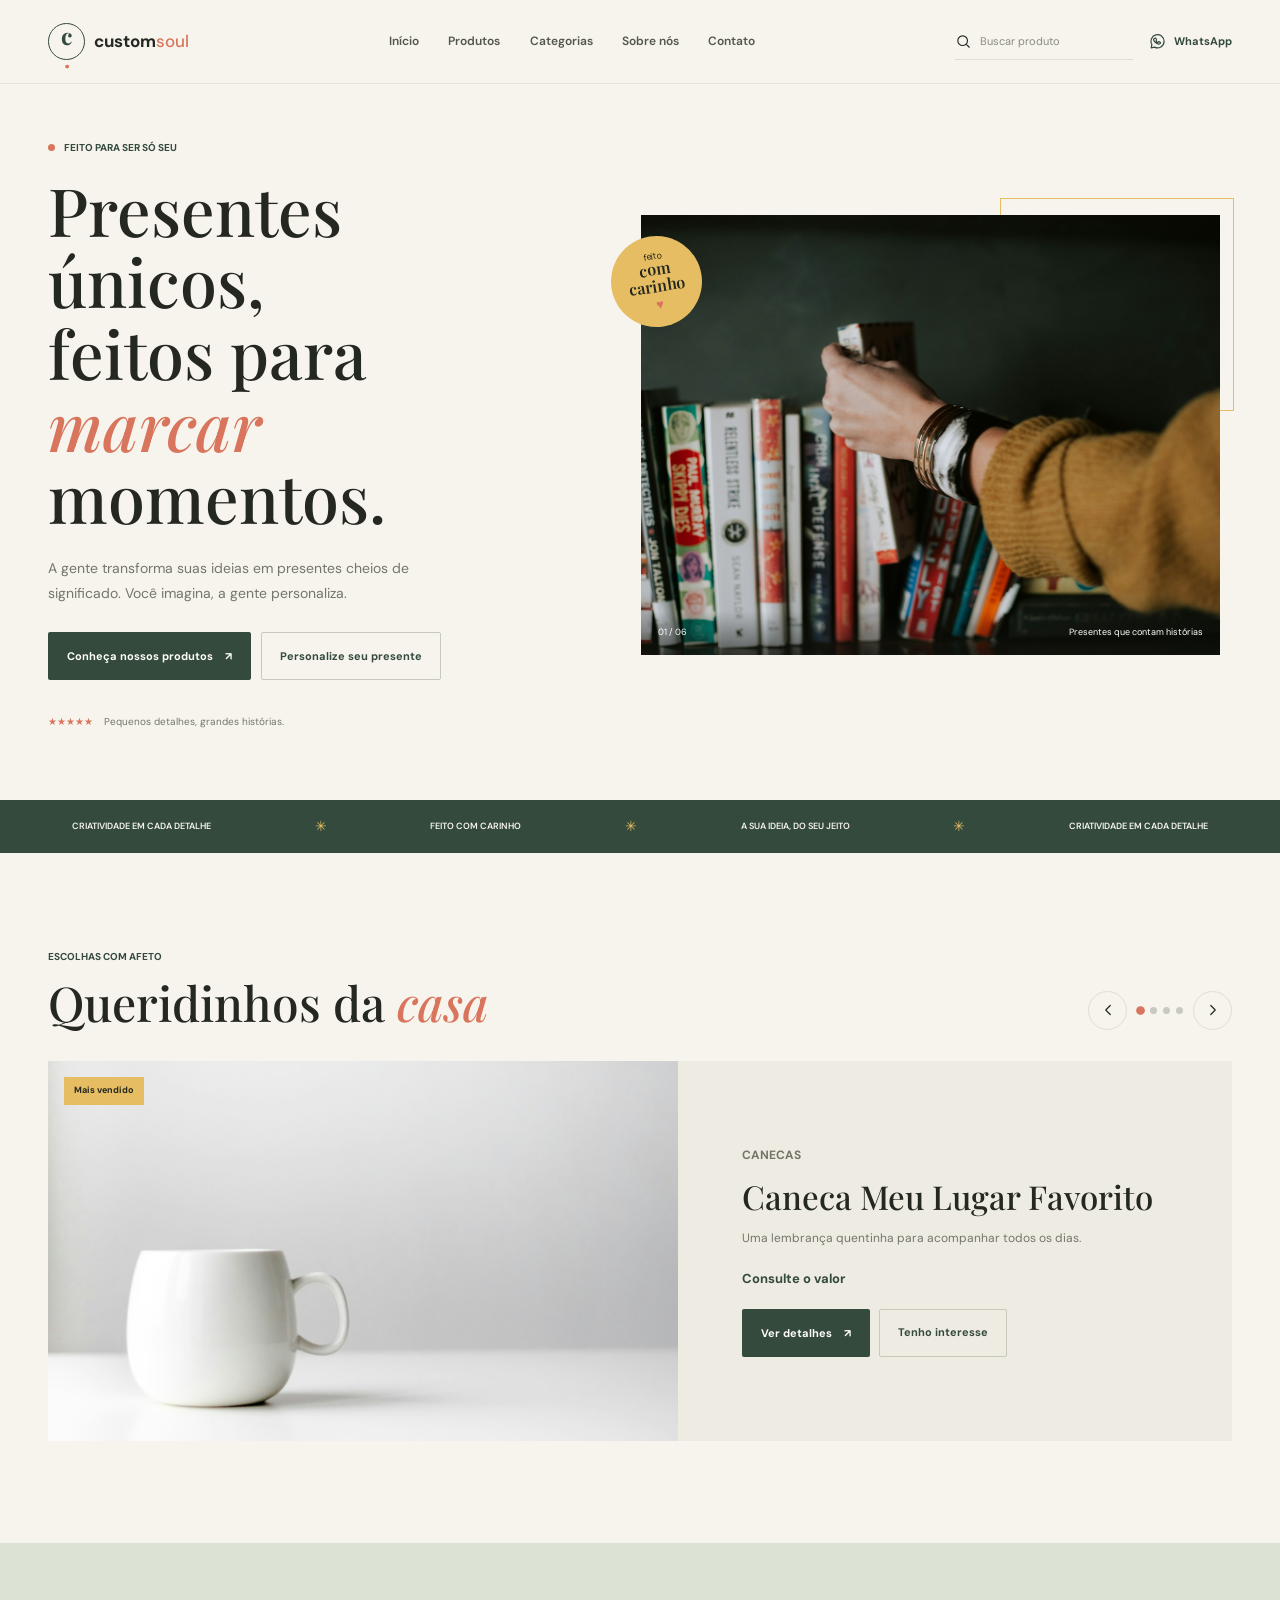
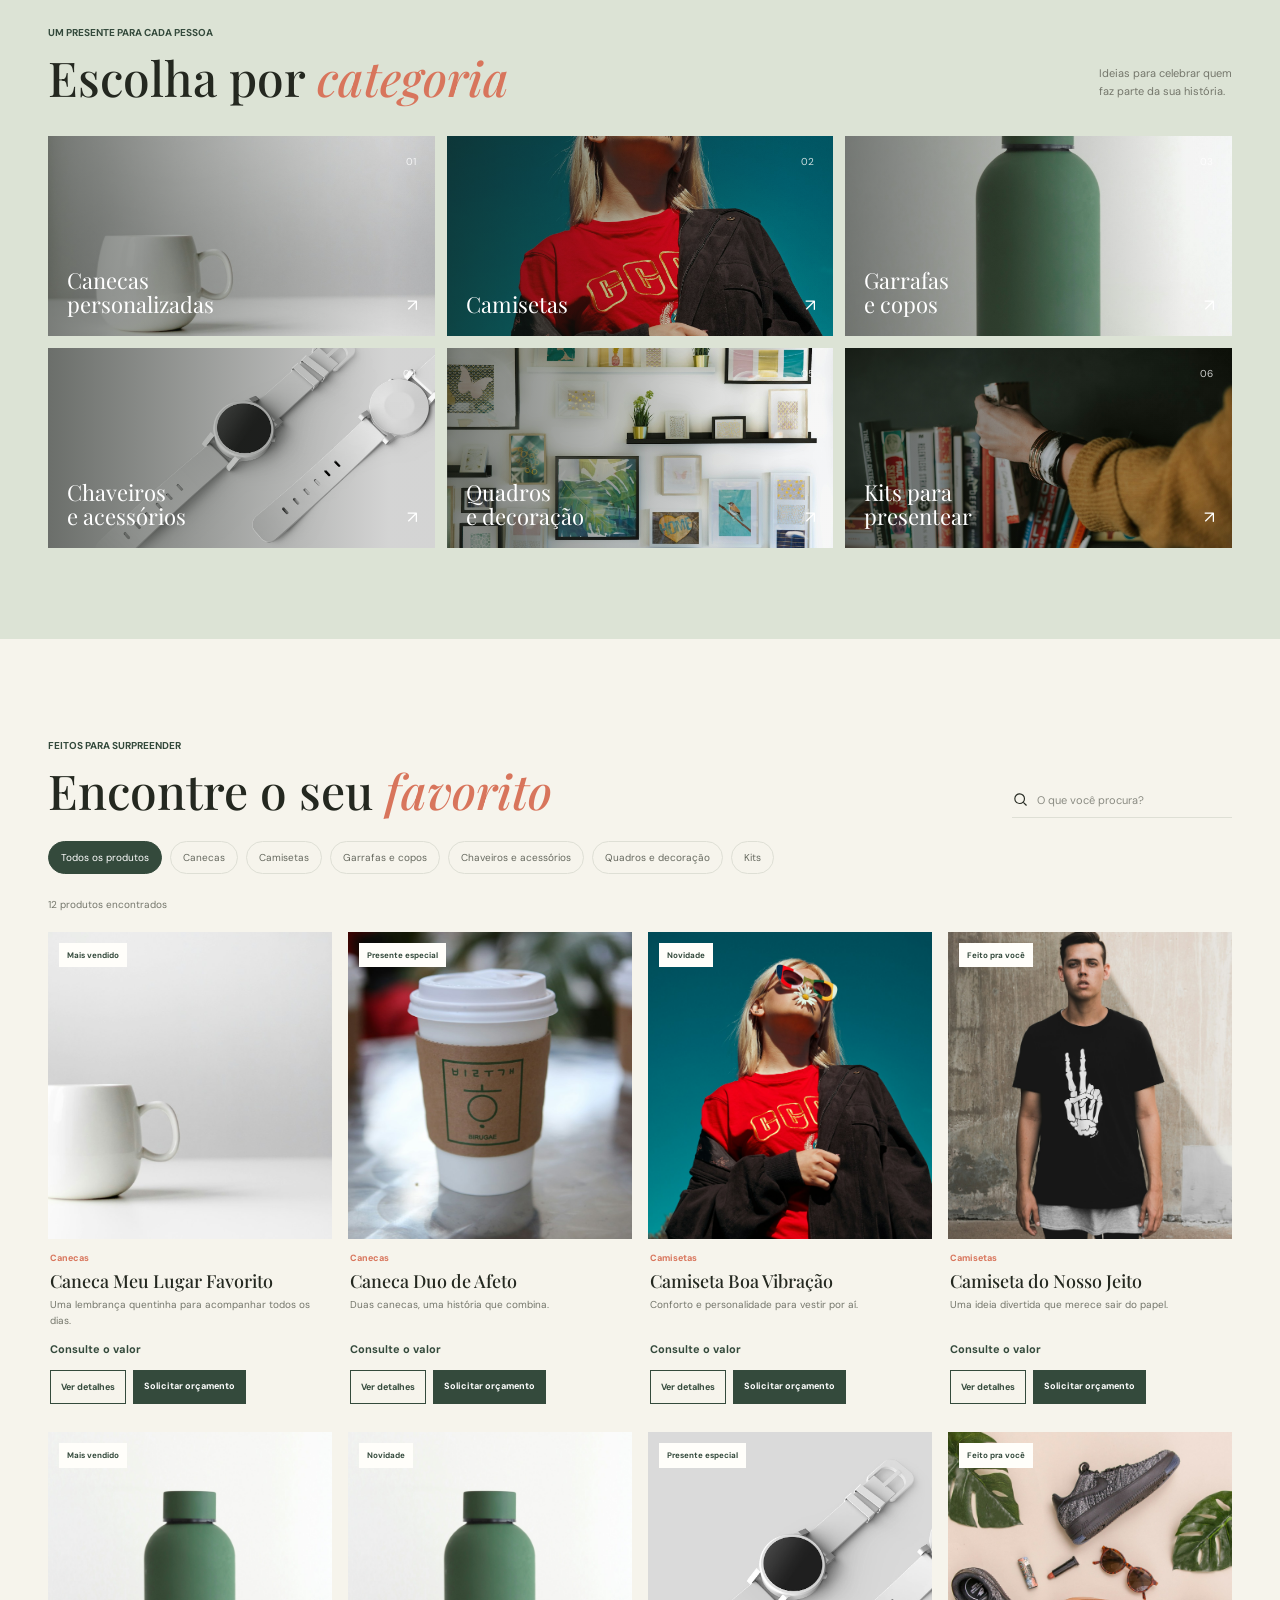
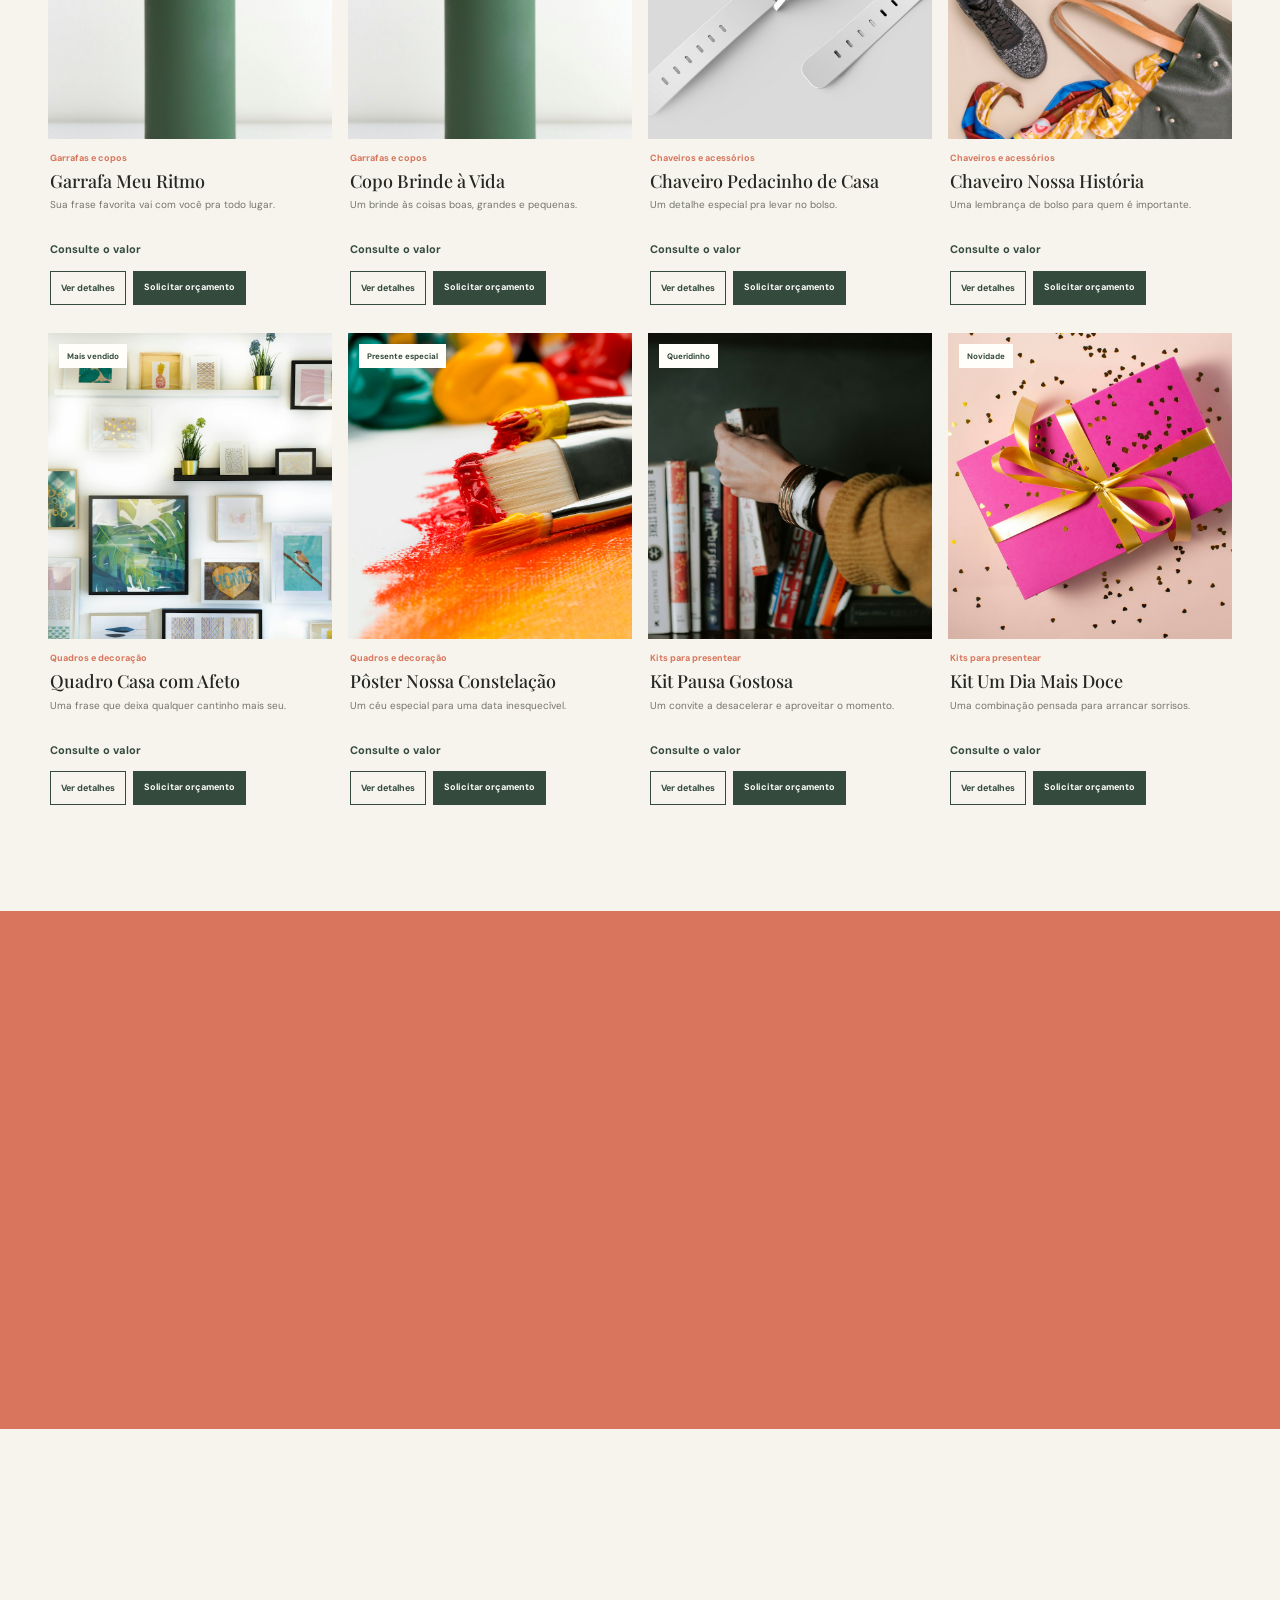
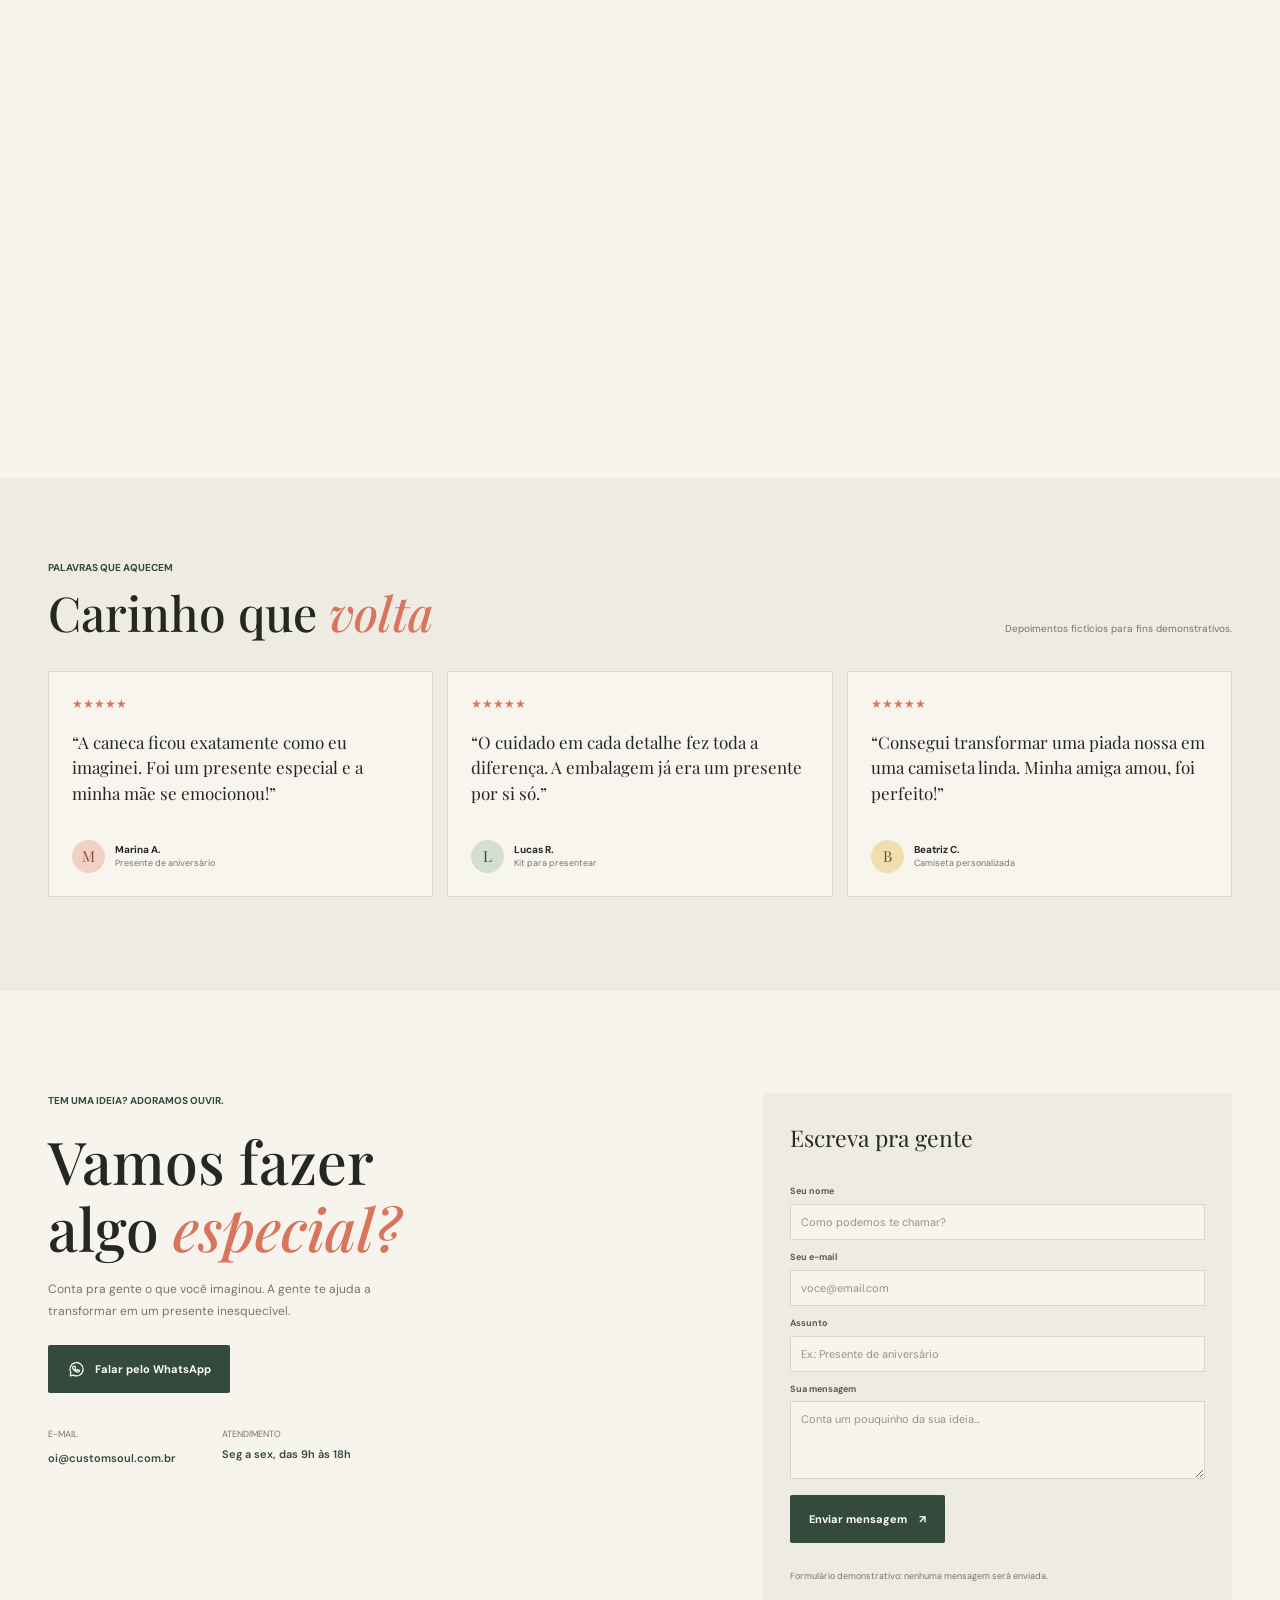
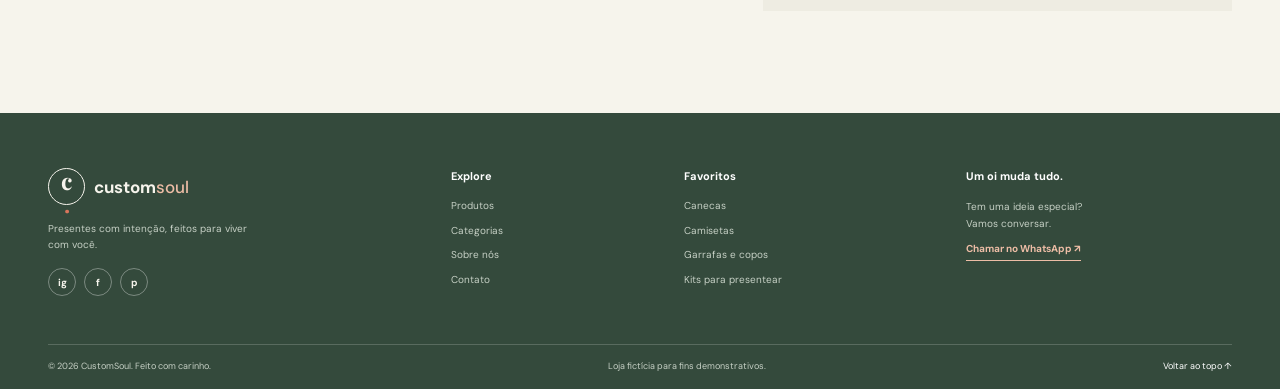
==== commit 874627d6: "a" ====
--- a/index.html
+++ b/index.html
@@ -56,7 +56,7 @@
 				<div class="hero-note"><span class="note-stars" aria-hidden="true">★★★★★</span><span>Pequenos detalhes, grandes histórias.</span></div>
 			</div>
 			<div class="hero-visual reveal">
-				<img src="https://images.unsplash.com/photo-1513475382585-d06e58bcb0e0?auto=format&fit=crop&w=1200&q=85" alt="Presente cuidadosamente embrulhado com flores e cartão" fetchpriority="high">
+				<img src="img/livros.jpg" alt="Presente cuidadosamente embrulhado com flores e cartão" fetchpriority="high">
 				<div class="hero-sticker"><span>feito</span><strong>com<br>carinho</strong><span class="sticker-heart" aria-hidden="true">♥</span></div>
 				<div class="hero-caption"><span>01 / 06</span><span>Presentes que contam histórias</span></div>
 			</div>
@@ -122,7 +122,7 @@
 		</section>
 
 		<section class="about-section section-shell" id="sobre" aria-labelledby="about-title">
-			<div class="about-image reveal"><img src="https://images.unsplash.com/photo-1455390582262-044cdead277a?auto=format&fit=crop&w=900&q=85" alt="Caderno de ideias aberto sobre uma mesa de criação" loading="lazy"><span class="image-note">ideias que viram afeto <b>↗</b></span></div>
+			<div class="about-image reveal"><img src="img/caneta.jpg" alt="Caderno de ideias aberto sobre uma mesa de criação" loading="lazy"><span class="image-note">ideias que viram afeto <b>↗</b></span></div>
 			<div class="about-copy reveal"><p class="eyebrow">Oi, somos a CustomSoul</p><h2 id="about-title">A gente acredita no poder de um presente <em>com intenção.</em></h2><p>Nascemos de uma vontade simples: fazer com que presentear voltasse a ser sobre conhecer alguém. Cada peça começa com uma ideia, ganha forma por muitas mãos e chega até você pronta para criar uma memória.</p><a class="text-link" href="#contato">Vamos criar algo juntos <span aria-hidden="true">↗</span></a>
 				<div class="values-grid"><div><span aria-hidden="true">✳</span><strong>Criatividade</strong><small>Ideias que têm a sua cara.</small></div><div><span aria-hidden="true">♡</span><strong>Feito com cuidado</strong><small>Do primeiro traço ao pacote.</small></div><div><span aria-hidden="true">✦</span><strong>Personalização</strong><small>Do seu jeito, nos mínimos detalhes.</small></div></div>
 			</div>
--- a/style.css
+++ b/style.css
@@ -103,12 +103,12 @@
 .category-tile > * { position: relative; z-index: 1; }
 .category-tile::before { position: absolute; inset: 0; background-position: center; background-size: cover; content: ""; transition: transform .45s ease; }
 .category-tile:hover::before { transform: scale(1.05); }
-.category-mugs::before { background-image: url("https://images.unsplash.com/photo-1514228742587-6b1558fcca3d?auto=format&fit=crop&w=700&q=80"); }
-.category-shirts::before { background-image: url("https://images.unsplash.com/photo-1529139574466-a303027c1d8b?auto=format&fit=crop&w=700&q=80"); }
-.category-bottles::before { background-image: url("https://images.unsplash.com/photo-1602143407151-7111542de6e8?auto=format&fit=crop&w=700&q=80"); }
-.category-keychains::before { background-image: url("https://images.unsplash.com/photo-1523275335684-37898b6baf30?auto=format&fit=crop&w=700&q=80"); }
-.category-decor::before { background-image: url("https://images.unsplash.com/photo-1513519245088-0e12902e5a38?auto=format&fit=crop&w=700&q=80"); }
-.category-kits::before { background-image: url("https://images.unsplash.com/photo-1513475382585-d06e58bcb0e0?auto=format&fit=crop&w=700&q=80"); }
+.category-mugs::before { background-image: url("img/caneca.jpg"); }
+.category-shirts::before { background-image: url("img/oculos.jpg"); }
+.category-bottles::before { background-image: url("img/garrafa.jpg"); }
+.category-keychains::before { background-image: url("img/relogio.jpg"); }
+.category-decor::before { background-image: url("img/quadros.jpg"); }
+.category-kits::before { background-image: url("img/livros.jpg"); }
 .category-number { align-self: flex-end; color: rgba(255,255,255,.8); font-size: 10px; }
 .category-title { color: white; font-family: var(--serif); font-size: 22px; line-height: 1.12; }
 .category-arrow { position: absolute; right: 17px; bottom: 20px; color: white; font-size: 17px; }
